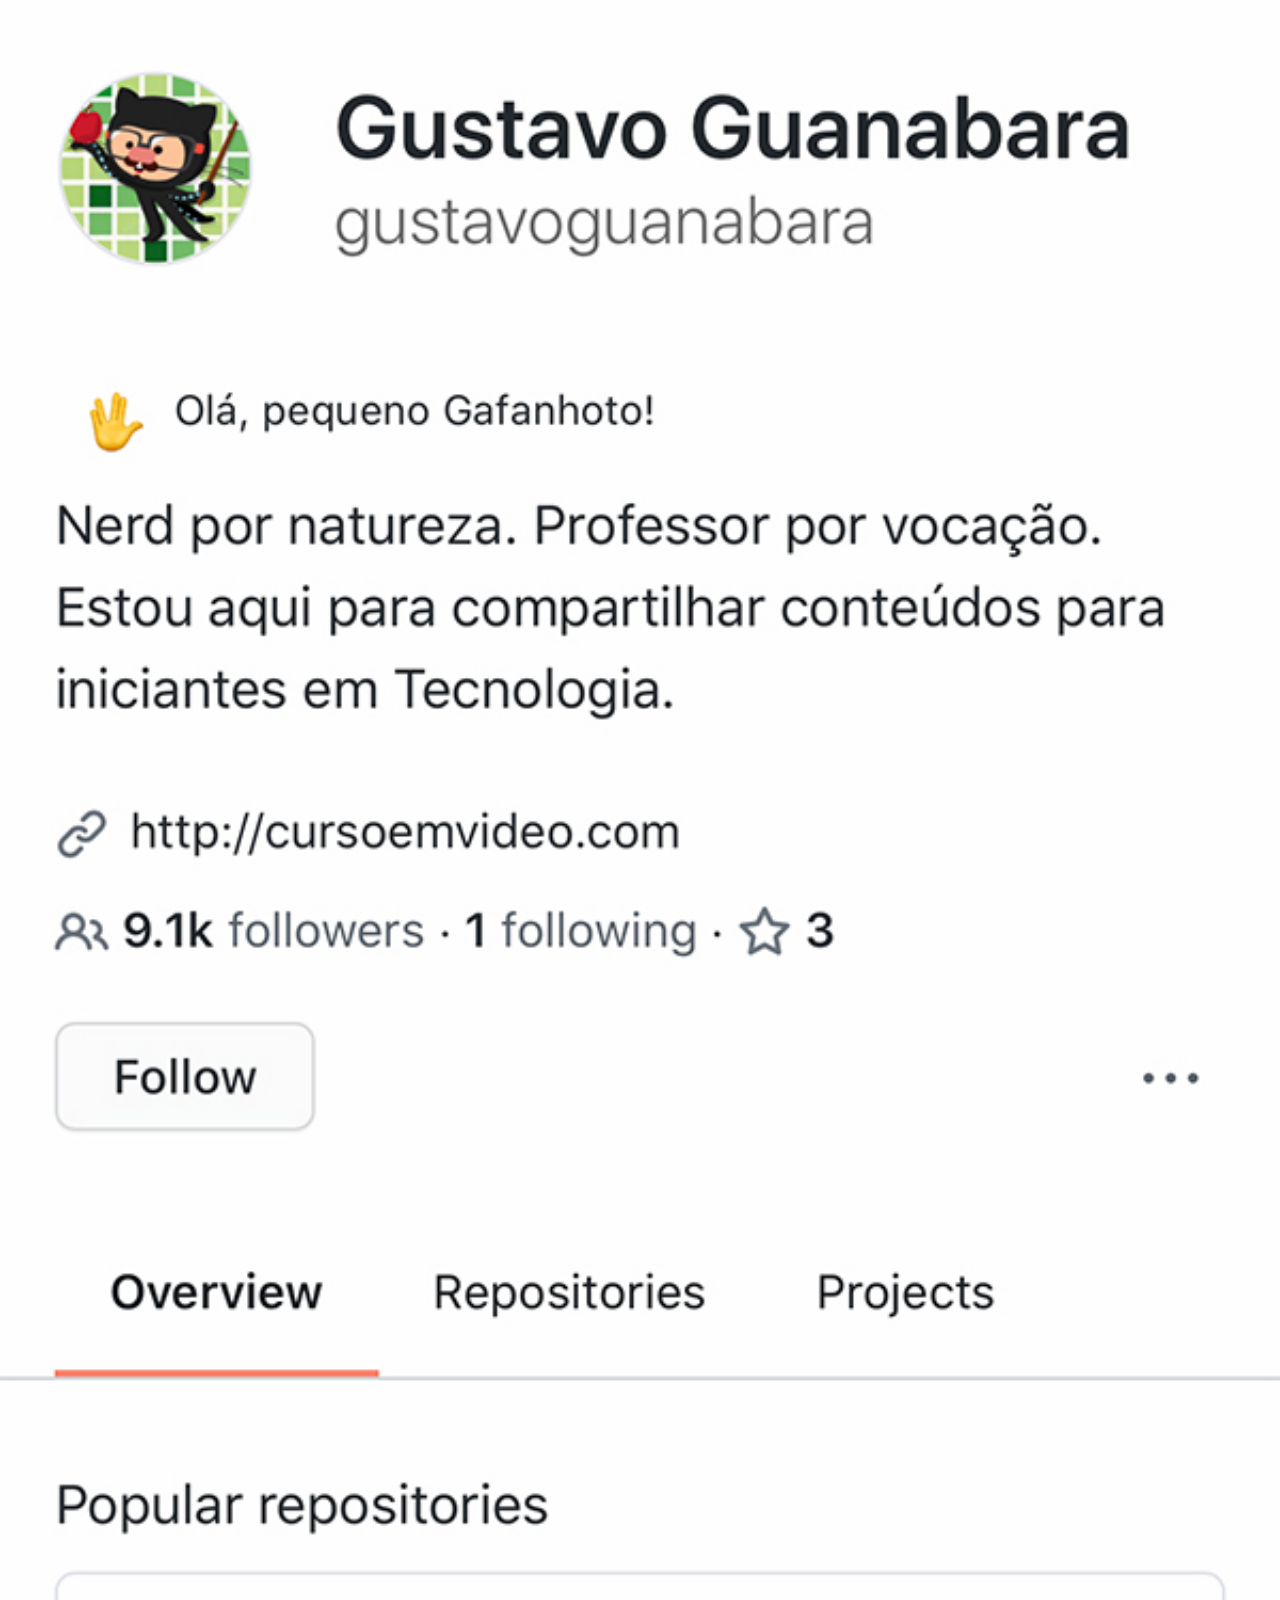
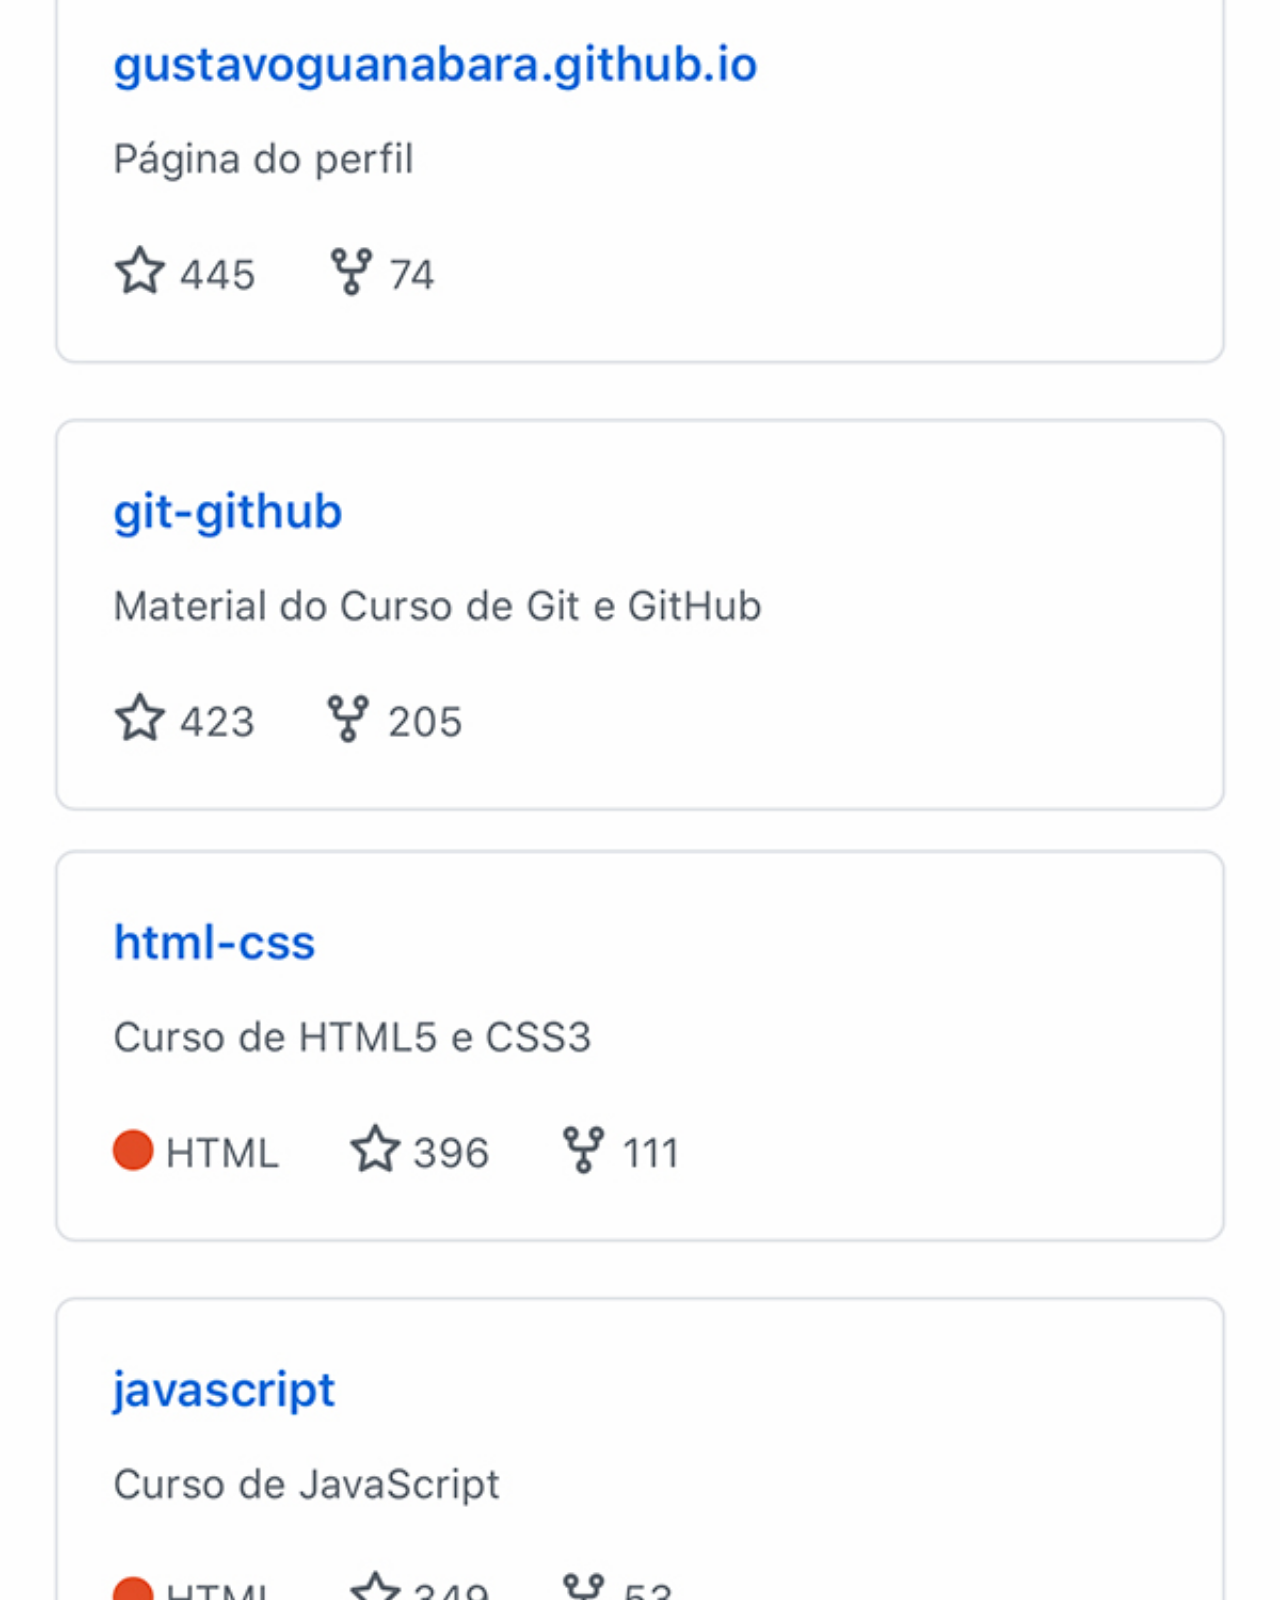
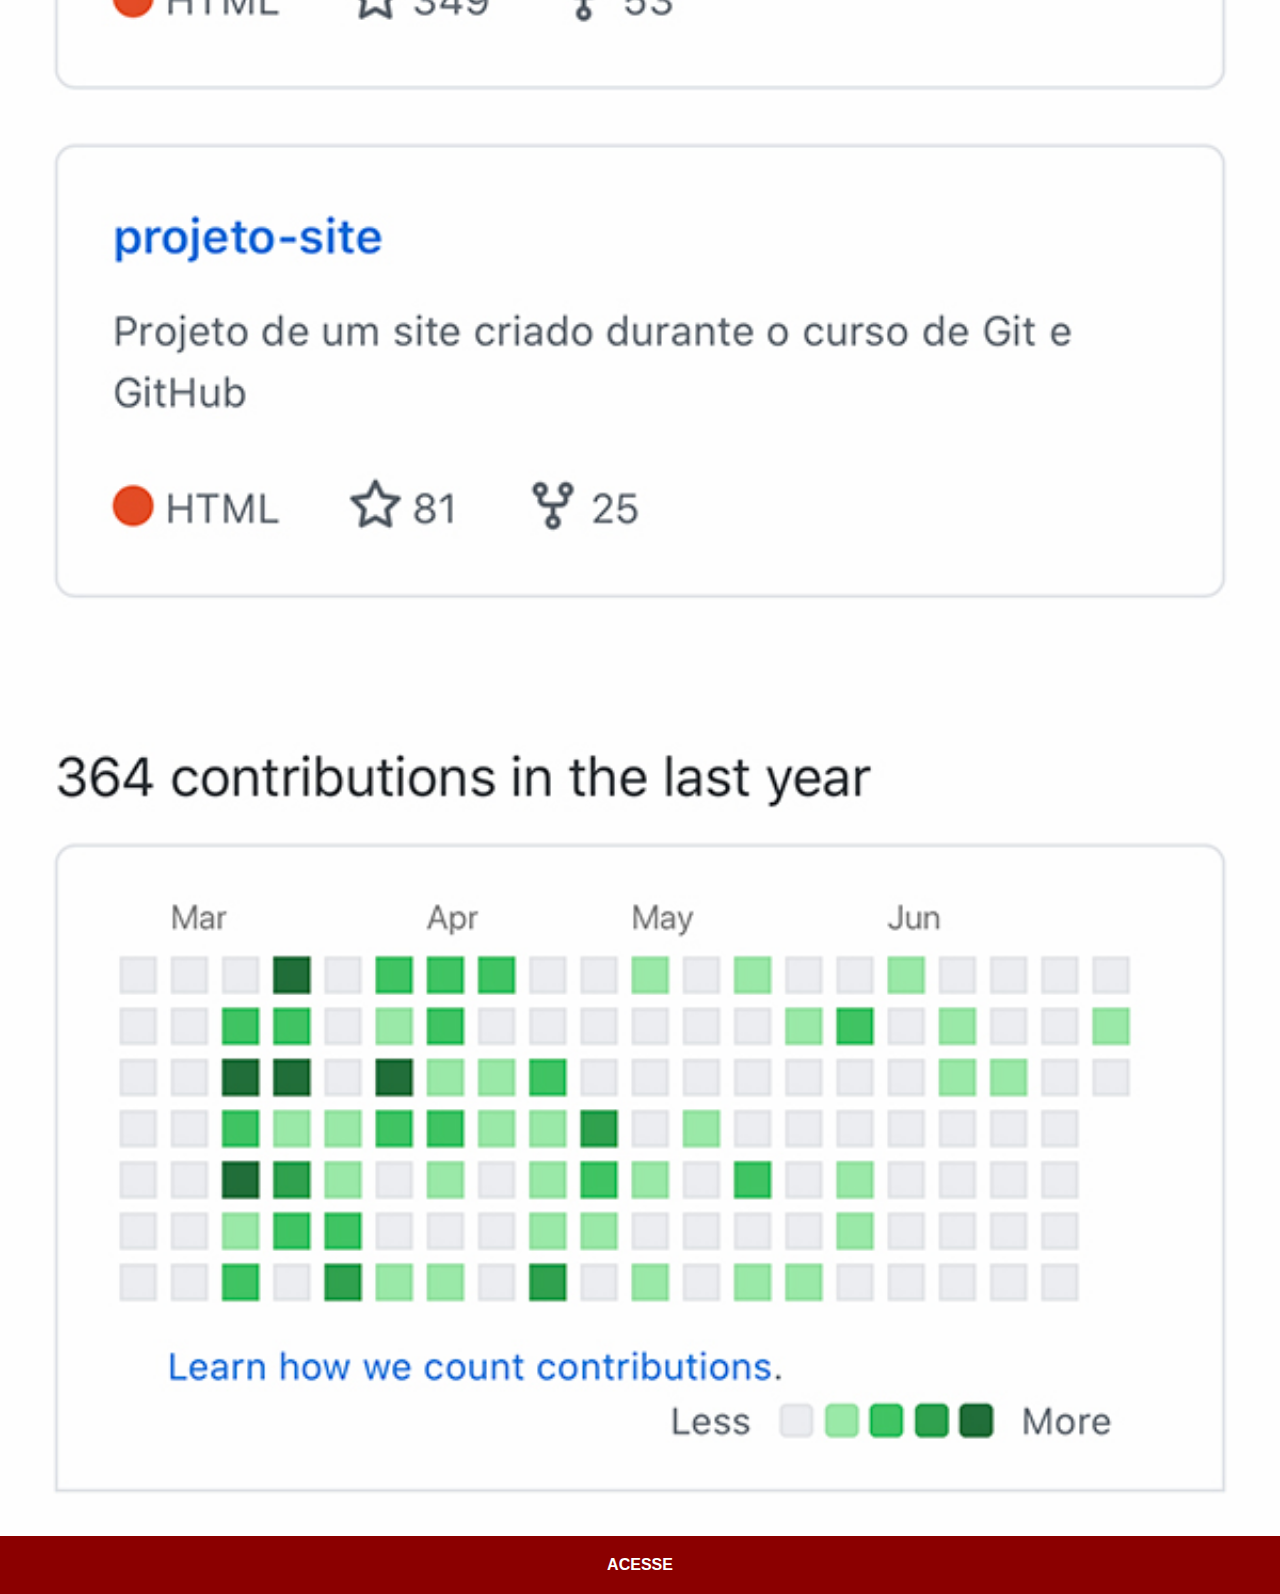
==== github.html @ b5eca88f "Adicionei a navegacao pelas redes sociais" ====
<!DOCTYPE html>
<html lang="pt-br">
<head>
    <meta charset="UTF-8">
    <meta name="viewport" content="width=device-width, initial-scale=1.0">
    <title>GitHub</title>
    <link rel="stylesheet" href="estilos/social.css">
</head>
<body>
    <img src="imagens/tela-github.jpg" alt="GitHub">
    <a href="https://github.com/gustavoguanabara/" target="_blank">ACESSE</a>
</body>
</html>
---- estilos/social.css ----
@charset "UTF-8";

* {
    margin: 0px;
    padding: 0px;
    font-family: Arial, Helvetica, sans-serif;
}

::-webkit-scrollbar {
    width: 0px;
    height: 0px;
}

img {
    width: 100vw;
}

a {
    display: block;
    background-color: darkred;
    color: white;
    padding: 20px;
    text-align: center;
    font-weight: bolder;
    text-decoration: none;
}

a:hover {
    background-color: red;
}
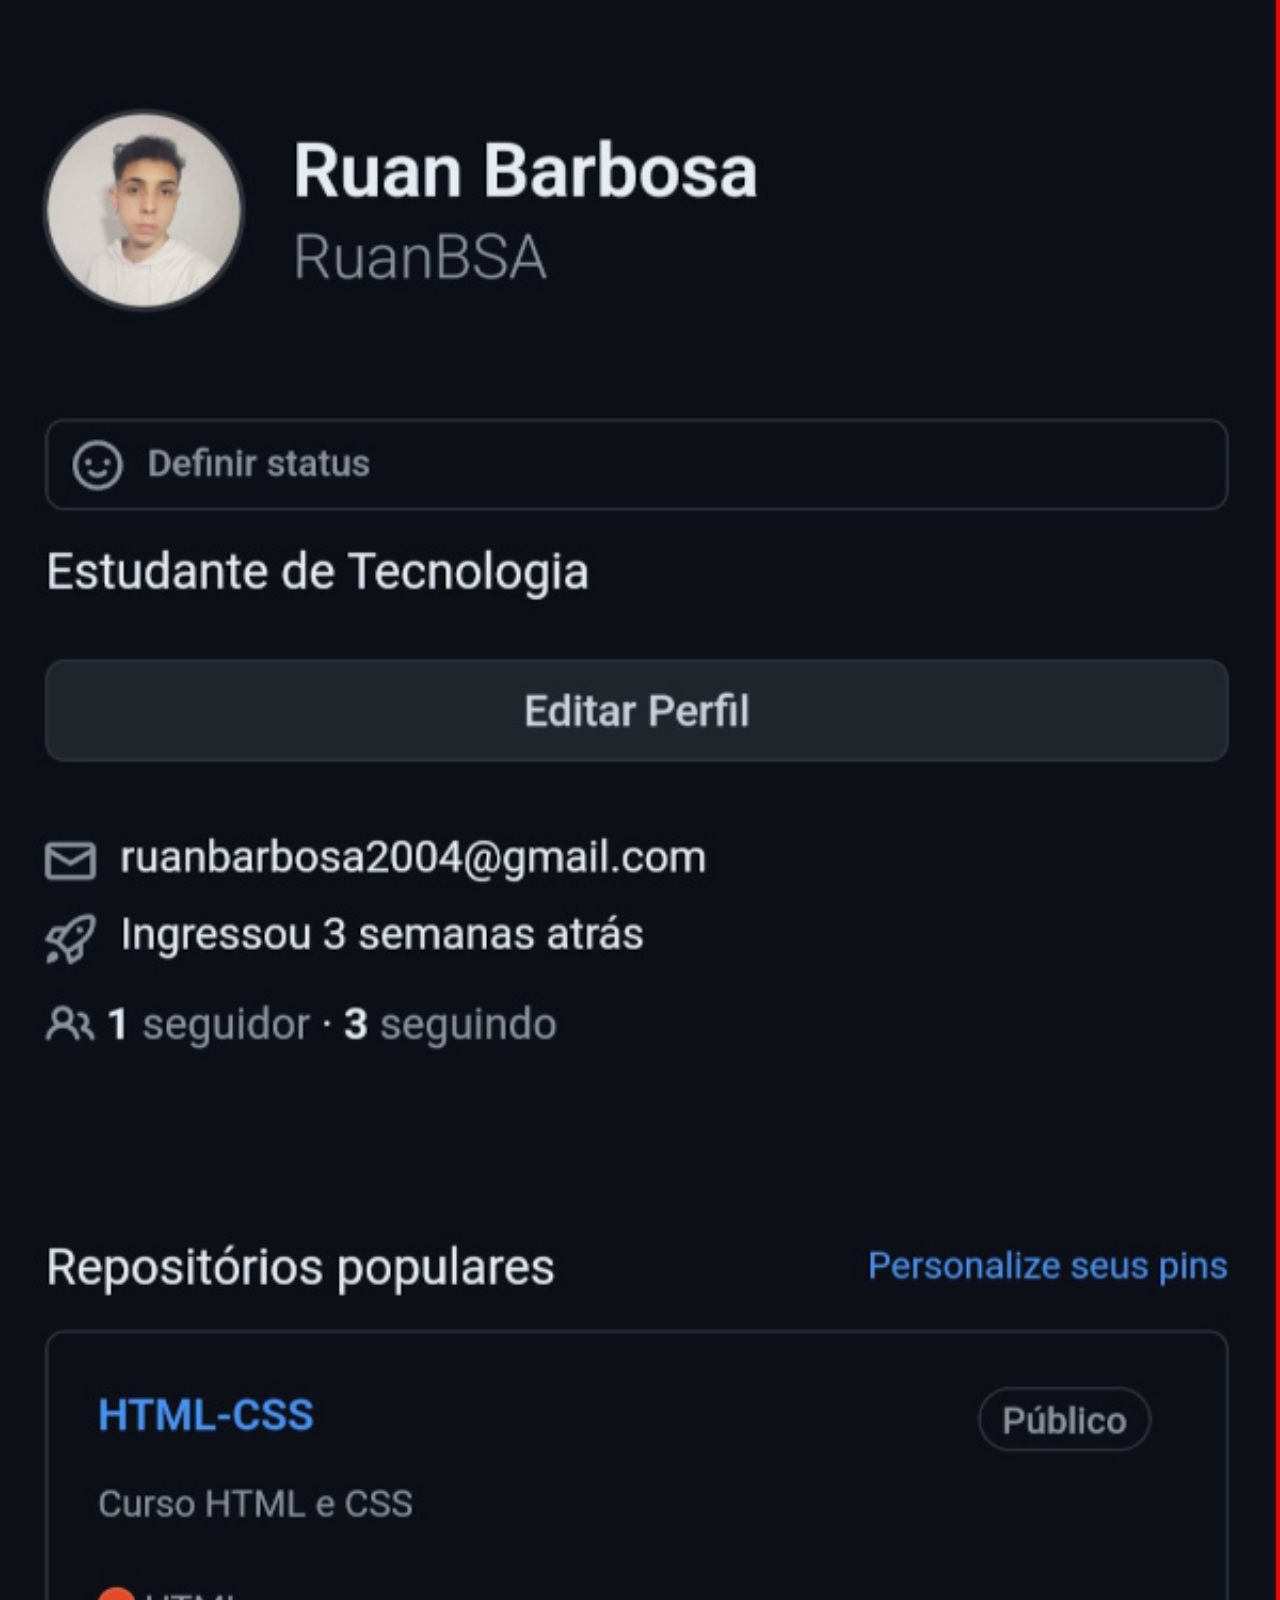
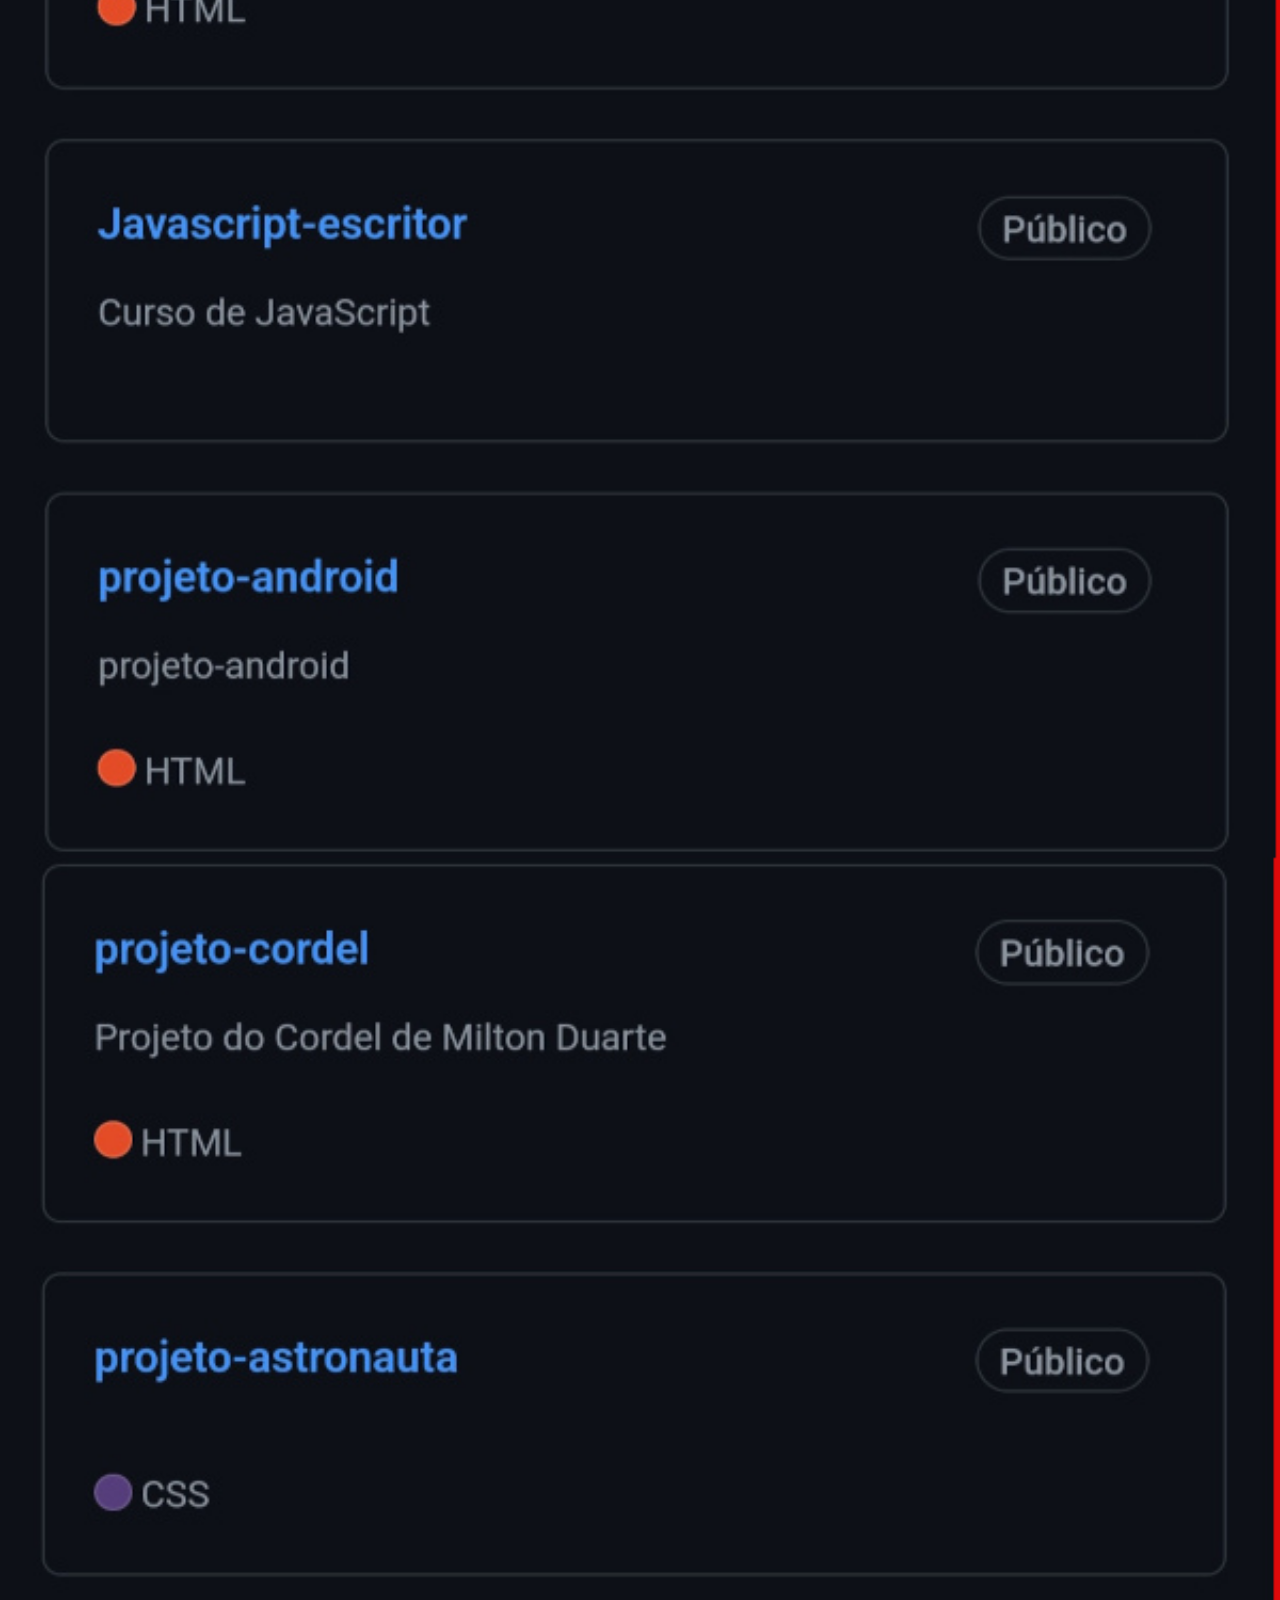
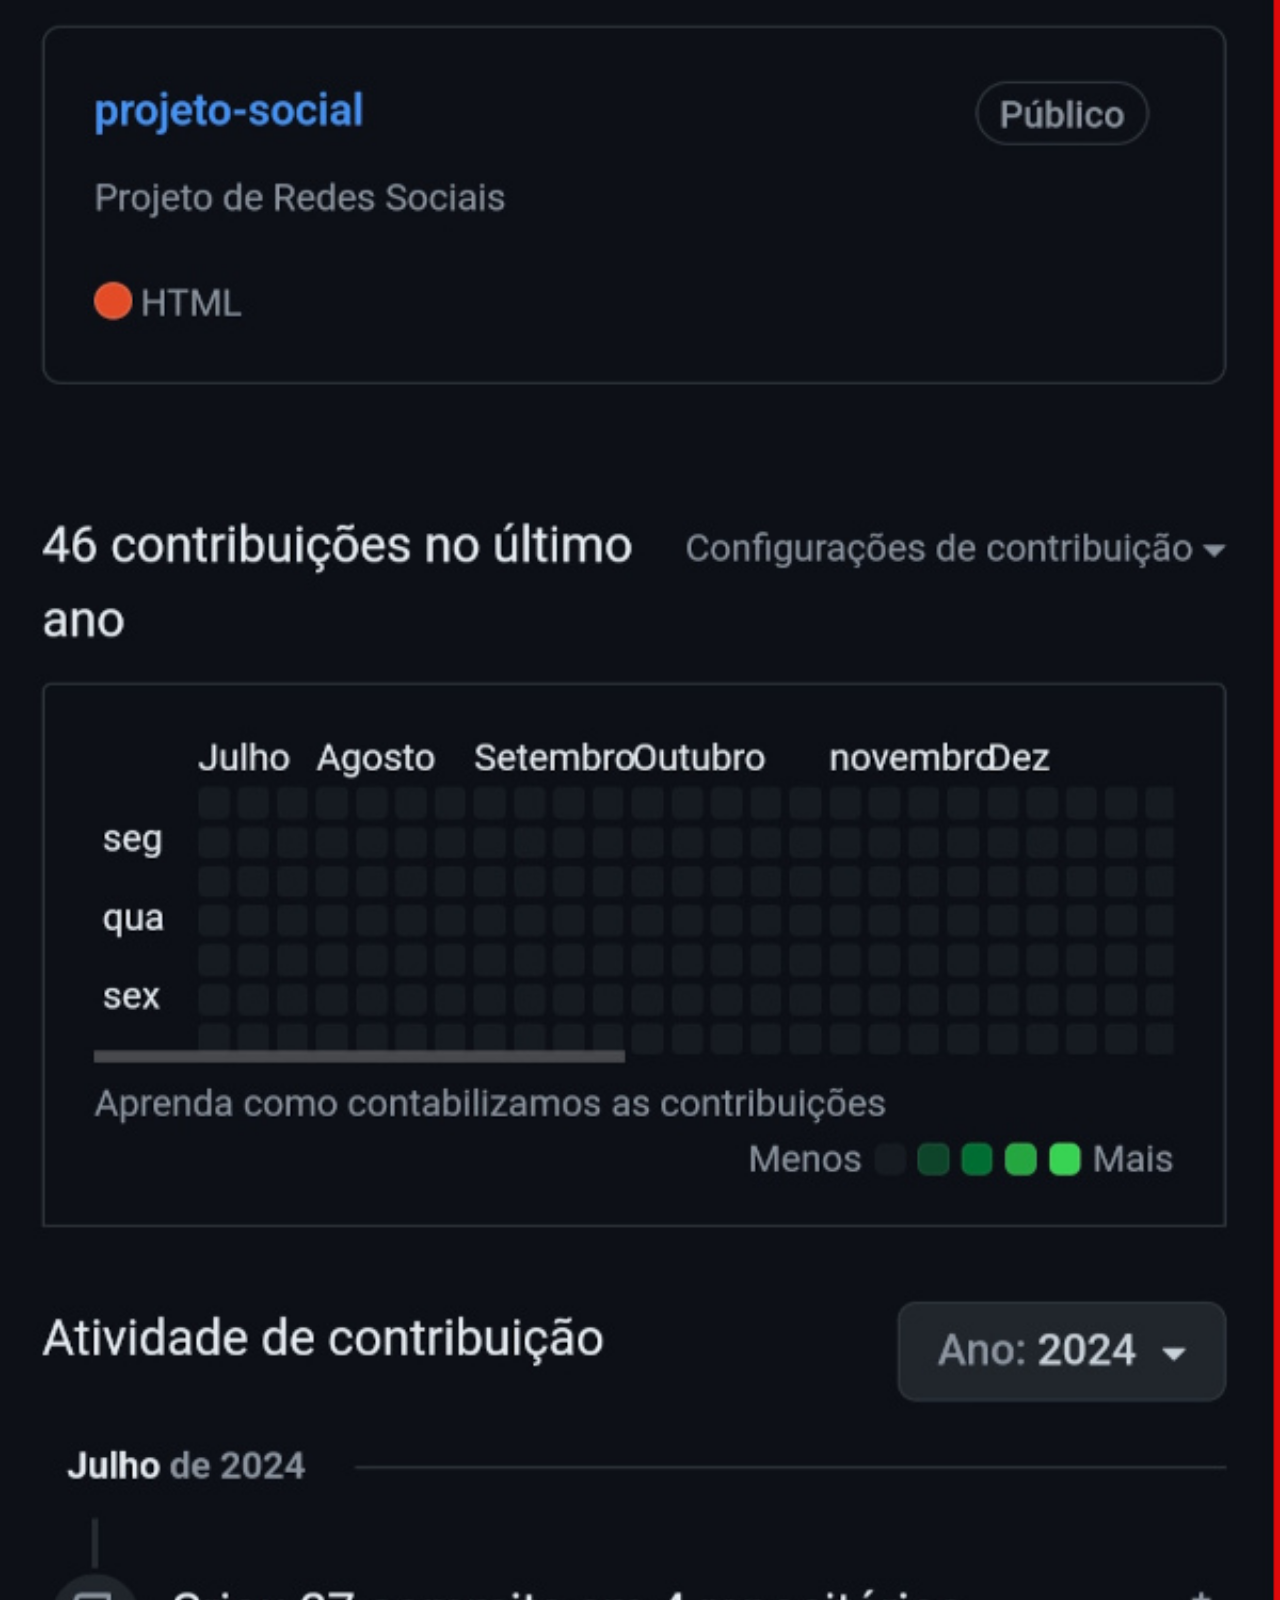
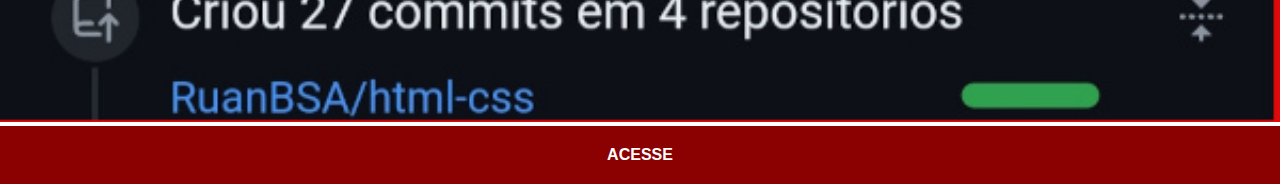
==== commit bea28579: "Mudanca de rede social" ====
--- a/github.html
+++ b/github.html
@@ -7,7 +7,7 @@
     <link rel="stylesheet" href="estilos/social.css">
 </head>
 <body>
-    <img src="imagens/tela-github.jpg" alt="GitHub">
-    <a href="https://github.com/gustavoguanabara/" target="_blank">ACESSE</a>
+    <img src="imagens/tela-github1.jpg" alt="GitHub">
+    <a href="https://github.com/RuanBSA" target="_blank">ACESSE</a>
 </body>
 </html>